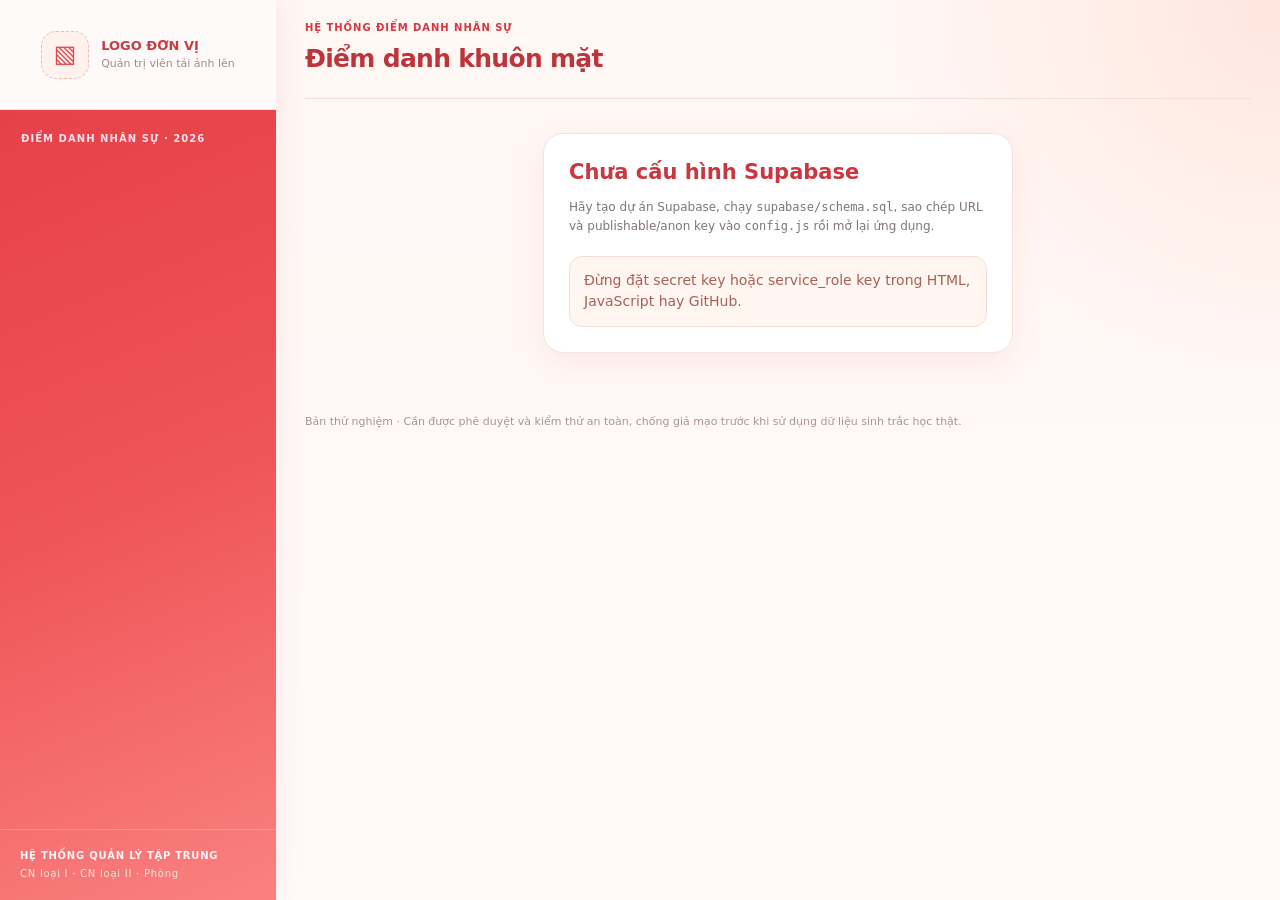
==== index.html @ 3acf8f33 "Add files via upload" ====
<!doctype html>
<html lang="vi">
<head>
 <meta charset="utf-8"/>
 <meta name="viewport" content="width=device-width,initial-scale=1,viewport-fit=cover"/>
 <meta name="theme-color" content="#e53942"/>
 <meta name="description" content="Ứng dụng điểm danh khuôn mặt đa cấp Agribank Chi nhánh Vĩnh Phúc — bản thử nghiệm tập trung"/>
 <title>Agribank Vĩnh Phúc | Điểm danh tập trung</title>
 <link rel="stylesheet" href="styles.css"/>
</head>
<body>
<div id="app" class="app">
 <aside class="sidebar">
  <div class="brand">
   <div class="brandframe" aria-label="Logo đơn vị">
    <img id="brandImage" class="brandimage" alt="Logo nhận diện thương hiệu đã tải lên" hidden />
    <div id="brandFallback" class="brandfallback"><span class="brandfallback-icon" aria-hidden="true">▧</span><span>LOGO ĐƠN VỊ<br><small>Quản trị viên tải ảnh lên</small></span></div>
   </div>
   <button id="menuToggle" class="menu-toggle" type="button" aria-label="Mở menu" aria-expanded="false" aria-controls="menu"><span></span><span></span><span></span></button>
  </div>
  <div class="sidecaption">ĐIỂM DANH NHÂN SỰ · 2026</div>
  <nav id="menu" class="menu"></nav>
  <div class="sidebottom">HỆ THỐNG QUẢN LÝ TẬP TRUNG<br/><small>CN loại I · CN loại II · Phòng</small></div>
 </aside>
 <div id="mobileBackdrop" class="mobile-backdrop" aria-hidden="true"></div>
 <main class="main">
  <header class="topbar"><div><div class="pagehint" id="pageHint">HỆ THỐNG ĐIỂM DANH</div><h1 id="pageTitle">Đăng nhập hệ thống</h1></div><div class="userbar"><span id="userIdentity"></span><button class="btn ghost small" id="logoutBtn" hidden>Đăng xuất</button></div></header>
  <div id="notices"></div>
  <section id="content" aria-live="polite"></section>
  <footer class="footer">Bản thử nghiệm · Cần được phê duyệt và kiểm thử an toàn, chống giả mạo trước khi sử dụng dữ liệu sinh trắc học thật.</footer>
 </main>
</div>
<nav id="bottomNav" class="bottom-nav" aria-label="Điều hướng nhanh"></nav>
<dialog id="modal"><div id="modalBody"></div></dialog>
<div id="toasts" aria-live="polite"></div>
<script src="config.js"></script>
<script type="module" src="app.js"></script>
</body>
</html>
---- styles.css ----
:root{--red:#9e2747;--red-dark:#761b37;--gold:#b99b65;--ink:#242833;--text:#303745;--muted:#667084;--line:#e3e6ec;--soft:#f5f6f9;--white:#fff;--green:#1c8067;--amber:#a76e28;--shadow:0 10px 32px rgba(32,38,54,.08)}
*{box-sizing:border-box}html{font-family:system-ui,-apple-system,"Segoe UI",Roboto,Arial,sans-serif}body{margin:0;background:var(--soft);color:var(--text);font-size:14px;line-height:1.55}input,select,button,textarea{font:inherit}button{cursor:pointer}a{color:var(--red)}.app{min-height:100vh;display:flex}.sidebar{width:263px;background:linear-gradient(160deg,#811b37 0%,#61132a 100%);color:white;display:flex;flex-direction:column;position:sticky;top:0;height:100vh;flex-shrink:0}.brand{display:flex;align-items:center;gap:12px;padding:27px 20px 23px;border-bottom:1px solid #ffffff2d}.brandmark{height:45px;width:45px;display:grid;place-items:center;border:1px solid var(--gold);border-radius:13px;color:#f5d29a;font:900 30px Georgia,serif}.brandtitle{letter-spacing:.14em;font-size:18px;font-weight:900}.brandsub{font-size:9px;letter-spacing:.11em;opacity:.86}.sidecaption{font-size:10px;letter-spacing:.14em;color:#f0cba7;margin:27px 22px 12px}.menu{display:grid;gap:3px;padding:0 12px}.navitem{color:#faeef0;background:none;border:0;text-align:left;padding:12px 14px;display:flex;align-items:center;gap:12px;border-radius:10px;font-weight:600}.navitem:hover,.navitem.active{background:#ffffff22;color:white}.navicon{width:21px;font-size:17px}.sidebottom{margin-top:auto;border-top:1px solid #ffffff27;padding:18px 20px;font-size:10px;font-weight:700;letter-spacing:.075em;color:#ffe0e4}.sidebottom small{display:block;margin-top:3px;color:#ecbcc6;font-weight:400;font-size:10px}.main{min-width:0;flex:1;padding:0 31px}.topbar{display:flex;justify-content:space-between;align-items:center;gap:10px;min-height:101px;border-bottom:1px solid var(--line)}h1,h2,h3,p{margin:0}h1{font-size:25px;font-weight:800;letter-spacing:-.025em;color:#222630}.pagehint{letter-spacing:.13em;color:var(--red);font-size:10px;font-weight:800}.userbar{display:flex;align-items:center;gap:12px;color:var(--muted);font-size:12px;max-width:55%;overflow:hidden}.userbar span{white-space:nowrap;overflow:hidden;text-overflow:ellipsis}.footer{font-size:11px;color:#8c91a0;padding:26px 0 24px}.panel{background:white;border-radius:15px;border:1px solid var(--line);box-shadow:0 3px 19px #1c223007;padding:22px;margin-top:20px;min-width:0}.hero{background:linear-gradient(115deg,#84203b,#62152b);color:white;padding:26px 29px;border-radius:15px;display:flex;justify-content:space-between;align-items:center;gap:15px;margin-top:22px}.hero h2{font-size:23px;color:#fff}.hero p{color:#f1dce2;font-size:13px;margin-top:5px;max-width:680px}.hero .btn{flex-shrink:0}.btn{border:1px solid transparent;background:var(--red);color:#fff;border-radius:9px;padding:10px 15px;font-weight:700;transition:filter .15s}.btn:hover{filter:brightness(1.08)}.btn:disabled{opacity:.4;cursor:not-allowed}.btn.secondary{background:#fff;color:var(--red);border-color:#e2bac7}.btn.ghost{background:transparent;color:var(--red);border-color:#dbc9cf}.btn.light{background:#fff;color:var(--red)}.btn.small{padding:7px 10px;font-size:12px}.btn.critical{background:#ad3745}.row{display:flex;align-items:center;gap:12px;flex-wrap:wrap}.row.between{justify-content:space-between}.gap12{display:grid;gap:12px}.grid2{display:grid;grid-template-columns:1fr 1fr;gap:17px}.grid3{display:grid;grid-template-columns:repeat(3,1fr);gap:17px}.grid4{display:grid;grid-template-columns:repeat(4,1fr);gap:15px}.stat{padding:20px}.stat small{display:block;color:var(--muted);font-size:12px}.stat strong{display:block;color:var(--red);font-size:32px;margin:7px 0 3px}.stat span{color:#9399a4;font-size:12px}.sectiontitle{font-size:18px;color:var(--ink);margin-bottom:12px}.sub{color:var(--muted);font-size:12px}.help{color:var(--muted);font-size:12px;margin-top:6px}.hint{background:#fef8ed;border:1px solid #f2e4ce;border-radius:10px;padding:13px;color:#76531e}.success{background:#eef8f5;border-color:#cce6df;color:#14644e}.danger{background:#fff0f1;border:1px solid #efcdd1;color:#8e2940;border-radius:10px;padding:13px}.field{display:grid;gap:6px}.field label{font-weight:700;font-size:12px;color:#444a56}.field input,.field select,.field textarea,.input{border:1px solid #d9dfe8;border-radius:9px;background:#fff;color:var(--ink);padding:10px 11px;outline:none;width:100%;min-width:0}.field input:focus,.field select:focus,.field textarea:focus,.input:focus{border-color:#a63d61;box-shadow:0 0 0 3px #9e24451b}.filterbar{display:flex;gap:10px;flex-wrap:wrap;align-items:end}.filterbar .field{min-width:160px;flex:1}.tablewrap{overflow-x:auto;max-width:100%}table{border-collapse:collapse;width:100%;white-space:nowrap;font-size:13px}th,td{text-align:left;border-bottom:1px solid #e9ecf0;padding:10px 12px}th{background:#f7f8fb;color:#566070;font-size:11px;text-transform:uppercase;letter-spacing:.04em;position:sticky;top:0}tr:hover td{background:#fbfbfd}.tag{display:inline-block;border-radius:7px;padding:3px 8px;background:#f2eef0;color:#7a2940;font-weight:700;font-size:12px}.tag.good{background:#e7f5ef;color:#157c5d}.tag.warn{background:#fff3df;color:#946222}.tag.none{background:#f2f3f7;color:#8a91a2}.empavatar{width:39px;height:39px;object-fit:cover;border-radius:9px;background:#f2e5eb}.photoempty{height:39px;width:39px;border-radius:9px;background:#f5eaf0;display:grid;place-items:center;color:var(--red)}.person{display:flex;align-items:center;gap:10px}.person small{display:block;color:var(--muted);font-size:11px}.tree{display:grid;gap:9px}.treeitem{border:1px solid var(--line);border-radius:10px;padding:11px 13px;background:#fff;display:flex;justify-content:space-between;align-items:center;gap:10px}.treeitem.cn1{border-left:4px solid var(--red)}.treeitem.cn2{border-left:4px solid var(--gold)}.treeitem.phong{border-left:4px solid #9ea8b6}.treehead{font-weight:750}.treekind{font-size:10px;color:var(--muted);margin-right:10px}.treecode{color:var(--muted);font-size:11px}.clock{font-size:37px;font-weight:800;letter-spacing:.04em;color:var(--red);font-variant-numeric:tabular-nums}.camera{width:100%;max-width:560px;aspect-ratio:4/3;border-radius:14px;background:linear-gradient(145deg,#171e2b,#2c3040);margin:auto;overflow:hidden;position:relative;display:grid;place-items:center;color:#abb4c1}.camera video{width:100%;height:100%;object-fit:cover;transform:scaleX(-1)}.camera .scanborder{pointer-events:none;position:absolute;border:2px solid #d6b47e;width:43%;height:64%;border-radius:49%;box-shadow:0 0 35px #cdaa7944}.camera .placeholder{position:absolute;text-align:center;color:#c3c9d2}.scanresult{border:1px solid var(--line);border-radius:11px;padding:15px;margin-top:15px;min-height:72px;background:#f9fafc}.pillline{display:flex;gap:8px;flex-wrap:wrap}.pill{border:1px solid var(--line);background:#fff;color:var(--text);padding:7px 11px;border-radius:100px;font-size:12px;font-weight:700}.pill.active{background:var(--red);color:white;border-color:var(--red)}.reportmatrix td:nth-child(n+5){text-align:center}.reportmatrix th:nth-child(n+5){text-align:center}.reportmatrix th{min-width:45px}.code{font-family:ui-monospace,Consolas,monospace;background:#f4f3f5;border-radius:5px;padding:3px 5px;font-size:12px}.login{max-width:460px;margin:45px auto}.login h2{margin-bottom:6px}.login .field{margin:16px 0}.login button{width:100%}dialog{border:0;border-radius:17px;padding:0;width:min(680px,calc(100vw - 30px));max-height:min(90vh,800px);box-shadow:0 25px 80px #1117;background:white;color:var(--ink)}dialog::backdrop{background:#13182199}#modalBody{padding:23px;max-height:85vh;overflow-y:auto}#modalBody h2{font-size:21px;margin-bottom:5px}#modalBody .field{margin-top:12px}#modalBody .actions{display:flex;gap:10px;margin-top:20px;justify-content:flex-end}.smallnote{font-size:11px;color:var(--muted)}.skeleton{height:150px;display:grid;place-items:center;color:var(--muted)}#toasts{position:fixed;right:20px;bottom:20px;z-index:50;display:grid;gap:8px;max-width:min(420px,90vw)}.toast{background:#262936;color:white;padding:13px 17px;box-shadow:var(--shadow);border-radius:10px}.toast.bad{background:#992d40}.toast.good{background:#176d58}.nowrap{white-space:nowrap}.muted{color:var(--muted)}.mb10{margin-bottom:10px}.mt12{margin-top:12px}.mt20{margin-top:20px}.radio-label{display:flex;align-items:center;gap:8px}.statgrid{margin-top:20px}.scrollbox{max-height:380px;overflow:auto}.tiny{font-size:11px}.sr-only{position:absolute!important;height:1px;width:1px;overflow:hidden;clip:rect(0,0,0,0)}
@media(max-width:1150px){.grid4{grid-template-columns:repeat(2,1fr)}.grid3{grid-template-columns:repeat(2,1fr)}}
@media(max-width:780px){.app{display:block}.sidebar{position:relative;height:auto;width:100%}.brand{padding:13px 16px}.sidecaption,.sidebottom{display:none}.menu{display:flex;overflow-x:auto;padding:8px 12px;white-space:nowrap}.navitem{padding:10px}.main{padding:0 14px}.topbar{min-height:82px}.topbar h1{font-size:20px}.userbar{font-size:11px;max-width:42%}.hero{padding:21px;display:block}.hero .btn{margin-top:14px}.grid2,.grid3{grid-template-columns:1fr}.grid4{grid-template-columns:repeat(2,1fr)}.panel{padding:16px}.filterbar .field{min-width:120px}.clock{font-size:30px}}

/* ========== NHAN DIEN LOGO TU ANH TAI LEN ========== */
.sidebar{width:276px}
.brand{background:#fff;color:#542037;padding:15px 14px;min-height:105px;gap:8px;border-bottom:3px solid var(--gold)}
.brandframe{min-width:0;flex:1;display:flex;align-items:center;justify-content:center;min-height:67px}
.brandimage{display:block;width:100%;max-width:100%;max-height:87px;object-fit:contain;object-position:center}
.brandimage[hidden],.brandfallback[hidden],.logo-preview img[hidden],.logo-preview div[hidden]{display:none!important}
.brandfallback{display:flex;align-items:center;gap:12px;color:#7f3046;font-weight:850;font-size:13px;line-height:1.3;letter-spacing:.035em}
.brandfallback small{font-size:10px;font-weight:500;letter-spacing:0;color:#77808d}
.brandfallback-icon{display:grid;place-items:center;width:43px;height:43px;border:1px dashed #b7976c;border-radius:11px;color:#a88a62;font-size:24px;flex-shrink:0}
.menu-toggle{display:none}
.mobile-backdrop,.bottom-nav{display:none}
.logo-settings{max-width:820px}
.logo-preview{min-height:150px;max-width:540px;margin:15px auto 0;background:#fff;border:1px dashed #d8c5a1;border-radius:16px;display:grid;place-items:center;padding:20px;text-align:center}
.logo-preview img{display:block;max-width:100%;max-height:180px;object-fit:contain}
.logo-preview div{color:#9b7b60;line-height:2.1;font-size:13px}
.logo-submit{width:max-content}

/* ========== MOBILE PORTRAIT · THIET KE UU TIEN 360–430 px ========== */
@media (max-width: 900px){
 html,body{width:100%;min-height:100%;overflow-x:hidden}
 .app{display:block;min-height:100dvh}
 .sidebar{position:sticky;top:0;left:0;width:100%;height:auto;z-index:60;background:#fff;box-shadow:0 4px 18px rgba(29,28,32,.08)}
 .brand{padding:9px 15px;min-height:76px;border-bottom:2px solid var(--gold);gap:13px;justify-content:space-between}
 .brandframe{min-height:55px;max-width:calc(100% - 58px);justify-content:flex-start}
 .brandimage{width:auto;height:auto;max-height:60px;max-width:100%;object-position:left center}
 .brandfallback{font-size:12px}
 .brandfallback-icon{width:39px;height:39px}
 .menu-toggle{display:flex;flex-direction:column;align-items:center;justify-content:center;gap:5px;width:45px;height:45px;flex-shrink:0;border:1px solid #eadbe0;background:#fff;border-radius:12px;padding:0}
 .menu-toggle span{width:19px;height:2px;border-radius:2px;background:#dd3c45}
 .menu{position:fixed;top:76px;left:0;bottom:0;width:min(320px,88vw);height:calc(100dvh - 76px);transform:translateX(-107%);transition:transform .22s ease;background:linear-gradient(155deg,#e03b43,#e4474d);box-shadow:7px 12px 30px #15101824;display:flex;flex-direction:column;overflow-x:hidden;overflow-y:auto;gap:6px;white-space:normal;padding:20px 13px calc(25px + env(safe-area-inset-bottom));z-index:63;visibility:hidden}
 .menu-open .menu{visibility:visible;transform:translateX(0)}
 .navitem{min-height:48px;width:100%;padding:13px 14px;font-size:14px}
 .sidecaption,.sidebottom{display:none}
 .mobile-backdrop{display:block;visibility:hidden;opacity:0;pointer-events:none;position:fixed;inset:76px 0 0;background:#1015209e;z-index:55;transition:opacity .2s}
 .menu-open .mobile-backdrop{visibility:visible;opacity:1;pointer-events:auto}
 body.menu-open{overflow:hidden}
 .main{width:100%;min-width:0;padding:0 14px}
 .topbar{min-height:75px;gap:9px;padding:11px 0;align-items:center}
 .topbar h1{font-size:clamp(17px,4.9vw,21px);line-height:1.25;letter-spacing:-.02em}
 .pagehint{font-size:9px;letter-spacing:.085em;margin-bottom:3px}
 .userbar{flex-shrink:0;max-width:118px;gap:5px;font-size:10px}
 .userbar span{display:none}
 .userbar .btn{min-height:39px;white-space:nowrap}
 .hero{margin-top:15px;padding:20px 17px;border-radius:14px;display:block}
 .hero h2{font-size:20px;line-height:1.3}
 .hero p{font-size:12px;line-height:1.6}
 .hero .btn{width:100%;margin-top:15px}
 .panel{padding:16px 14px;margin-top:13px;border-radius:14px}
 .sectiontitle{font-size:16px}
 .grid2,.grid3{grid-template-columns:minmax(0,1fr);gap:0}
 .grid4{grid-template-columns:repeat(2,minmax(0,1fr));gap:10px}
 .statgrid{margin-top:13px}
 .stat{padding:14px 10px}
 .stat small{font-size:11px}
 .stat strong{font-size:27px;margin:5px 0}
 .stat span{font-size:10px;line-height:1.3}
 .row{gap:9px}
 .row .btn{min-height:45px}
 .field input,.field select,.field textarea,.input{font-size:16px;min-height:46px;padding:10px 12px}
 .field label{font-size:12px}
 .filterbar{display:grid;grid-template-columns:repeat(2,minmax(0,1fr));gap:11px}
 .filterbar .field{min-width:0}
 .btn{min-height:46px;padding:11px 13px;border-radius:10px}
 .btn.small{min-height:40px}
 .login{margin:17px auto 0;max-width:430px}
 .login .field{margin:14px 0}
 .login button{width:100%}
 .clock{font-size:clamp(25px,7vw,32px);letter-spacing:.02em}
 .camera{aspect-ratio:3/4;max-height:min(64dvh,590px);max-width:420px;border-radius:16px}
 .camera .scanborder{width:63%;height:52%;border-width:2px}
 .camera + .row{display:grid;grid-template-columns:repeat(2,minmax(0,1fr));gap:9px}
 .camera + .row .btn{width:100%;font-size:13px}
 .camera + .row #scanBtn{grid-column:1/-1;grid-row:1;min-height:56px;font-size:16px;box-shadow:0 5px 12px #dd3c4530}
 .scanresult{padding:13px}
 .tablewrap{overflow-x:auto;overflow-y:auto;overscroll-behavior-x:contain;-webkit-overflow-scrolling:touch;border:1px solid #edf0f4;border-radius:10px}
 .tablewrap table{min-width:max-content}
 .tablewrap th,.tablewrap td{padding:11px 9px;font-size:12px}
 .treeitem{padding:12px 10px;gap:7px}
 .treehead{font-size:12px;overflow-wrap:anywhere}
 .treekind,.treecode{font-size:10px}
 .logo-preview{margin-top:12px;min-height:145px;padding:12px}
 .logo-preview img{max-height:125px}
 .logo-submit{width:100%}
 dialog{width:calc(100vw - 16px);max-width:560px;max-height:calc(100dvh - 26px);border-radius:14px}
 #modalBody{padding:19px 15px;max-height:calc(100dvh - 52px)}
 #modalBody .actions{display:grid;grid-template-columns:1fr 1fr;gap:8px}
 .footer{font-size:10px;padding:22px 0 20px}
 #toasts{left:12px;right:12px;bottom:calc(82px + env(safe-area-inset-bottom));max-width:none}
 .has-mobile-nav .main{padding-bottom:calc(83px + env(safe-area-inset-bottom))}
 .bottom-nav{position:fixed;bottom:0;left:0;right:0;z-index:45;display:none;grid-auto-flow:column;grid-auto-columns:1fr;align-items:stretch;min-height:calc(67px + env(safe-area-inset-bottom));padding:5px 5px calc(5px + env(safe-area-inset-bottom));border-top:1px solid #e7dce0;background:#fff;box-shadow:0 -4px 20px #1418200b}
 .has-mobile-nav .bottom-nav{display:grid}
 .quickitem{display:flex;flex-direction:column;justify-content:center;align-items:center;gap:1px;border:0;background:transparent;color:#767281;font-weight:700;font-size:10px;padding:5px 2px;border-radius:11px;min-width:0}
 .quickicon{font-size:20px;line-height:1.25}
 .quickitem.active{color:#dd3c45;background:#f8edf1}
 .quickitem span:last-child{overflow:hidden;white-space:nowrap;max-width:100%;text-overflow:ellipsis}
}
@media(max-width:360px){.main{padding:0 10px}.panel{padding:13px 10px}.topbar h1{font-size:17px}.camera + .row .btn{font-size:12px}.quickitem{font-size:9px}}
@media(min-width:901px){.main{max-width:calc(100vw - 276px)}.brandimage{max-height:90px}}
@media(prefers-reduced-motion:reduce){.menu,.mobile-backdrop{transition:none!important}}


/* ===========================================================================
   GIAO DIEN VI CUA GIANG · PASTEL PINK · 2026
   Chi thay doi presentation. Giu nguyen JS, Supabase, nhan dien, cham cong.
   He thong tai logo cua quan tri vien, khong gan logo san.
   =========================================================================== */
:root {
  --red:#e53942;
  --red-dark:#d92332;
  --gold:#ffc6bd;
  --ink:#393239;
  --text:#4e4145;
  --muted:#85777b;
  --line:#f7d9d6;
  --soft:#fff7f5;
  --white:#fff;
  --green:#bd2f78;
  --amber:#bd7451;
  --shadow:0 8px 26px #ba4d7a14;
  --ui-pink:#e53942;
  --ui-pink-dark:#e23c44;
  --ui-pink-light:#ffe5e2;
  --ui-rose:#fa7274;
  --ui-focus:#e5394226;
}
html {
  font-family:system-ui,-apple-system,"Segoe UI",Arial,sans-serif;
  font-synthesis:none;
  -webkit-font-smoothing:antialiased;
  text-rendering:optimizeLegibility;
  scroll-padding-top:90px;
}
body {
  color:var(--text);
  font-size:14px;
  line-height:1.56;
  background:radial-gradient(circle at 100% 0%,#ffe2f0 0,transparent 360px),
             linear-gradient(180deg,#fff7f5 0%,#fff9f7 100%);
}
input,button,select,textarea{font-family:inherit}
button{-webkit-tap-highlight-color:transparent;touch-action:manipulation}
button:focus-visible,a:focus-visible{outline:3px solid #ee6867;outline-offset:3px}
a{color:#dd3340}
::selection{background:#ffd2cf;color:#672c2d}

/* Sidebar & uploaded logo: wallet-inspired gradient and spacious layout */
.sidebar {
  width:276px;
  background:linear-gradient(156deg,#e23c44 0%,#ec4e57 53%,#ff8a89 100%);
  color:white;
  box-shadow:6px 0 26px #bb4a7f12;
}
.brand {
  padding:20px 16px;
  min-height:110px;
  background:#fff9f7;
  border-bottom:1px solid #f7dcd7;
  box-shadow:0 5px 13px #dd6b9e0c;
}
.brandframe{min-height:67px;max-width:100%;flex:1;min-width:0}
.brandimage {
  max-height:82px;
  max-width:100%;
  filter:drop-shadow(0 2px 6px #9f54701a);
}
.brandfallback{color:#cc343e;letter-spacing:0;font-size:13px;line-height:1.3}
.brandfallback small{color:#9c8b8a;font-size:11px}
.brandfallback-icon {
  border:1px dashed #eba8c5;
  border-radius:15px;
  width:48px;height:48px;
  background:#fff0ed;
  color:#e84b54;
}
.sidecaption{color:#ffe0f0;font-weight:750;letter-spacing:.105em;font-size:10px;margin:21px 21px 11px}
.menu{gap:5px;padding:0 13px}
.navitem {
  padding:13px 15px;
  min-height:47px;
  border-radius:14px;
  color:#fff2f9;
  font-size:13px;
  font-weight:750;
  letter-spacing:.005em;
  transition:background .15s ease,transform .15s ease;
}
.navitem:hover,.navitem.active {
  color:white;
  background:#ffffff29;
  box-shadow:inset 0 0 0 1px #ffffff16;
}
.navitem.active{background:#ffffff35}
.navitem:active{transform:scale(.988)}
.navicon{width:26px;font-size:19px;text-align:center;flex-shrink:0}
.sidebottom{border-top:1px solid #ffffff36;color:#fff4fa;font-size:10px}
.sidebottom small{color:#ffe5e1}
.main{padding:0 29px}
.topbar{border-bottom:1px solid var(--line);min-height:99px}
h1,h2,h3{color:var(--ink)}
h1{font-size:25px;font-weight:850;letter-spacing:-.7px;color:#c02f36}
.pagehint {
  color:#d84c50;
  font-size:10px;
  letter-spacing:.095em;
  font-weight:850;
  margin-bottom:4px;
}
.userbar{color:#97666a}
.footer{color:#ab91a1}

/* Buttons exactly follow pink style used in Vi cua Giang */
.btn {
  border:1px solid transparent;
  border-radius:13px;
  background:linear-gradient(125deg,#e12e39,#fa7274);
  box-shadow:0 5px 16px #eb666624;
  color:white;
  padding:11px 16px;
  min-height:43px;
  font-weight:800;
  font-size:13px;
  line-height:1.3;
  letter-spacing:-.08px;
  transition:transform .16s,box-shadow .16s,filter .16s;
}
.btn:hover{filter:brightness(1.04);box-shadow:0 7px 18px #eb666630}
.btn:active{transform:translateY(1px) scale(.995)}
.btn:disabled{box-shadow:none}
.btn.secondary{color:#cc343e;background:#ffdeed;border-color:#f9cfe3;box-shadow:none}
.btn.ghost{color:#b63a79;background:#fff9f7;border:1px solid #f2cade;box-shadow:none}
.btn.light{background:#fff;color:#b02d6e;border-color:#fff3f0;box-shadow:none}
.btn.critical{background:#fff0ed;color:#b84f47;border-color:#f6d3cf;box-shadow:none}
.btn.small{min-height:37px;padding:8px 11px;font-size:11.5px;border-radius:11px}

/* Main sections, wallet dashboard cards and gentle shadows */
.panel {
  background:#fff;
  border:1px solid #f7dce8;
  border-radius:20px;
  box-shadow:var(--shadow);
  padding:21px;
  margin-top:16px;
}
.hero {
  position:relative;
  isolation:isolate;
  overflow:hidden;
  background:linear-gradient(115deg,#e23c44 0%,#ed505c 55%,#ff9292 100%);
  border:1px solid #ed9ec2;
  border-radius:21px;
  color:#fff;
  margin-top:19px;
  padding:25px 27px;
  box-shadow:0 11px 28px #eb596025;
}
.hero:before{content:"";position:absolute;right:-32px;top:-56px;width:180px;height:180px;border-radius:50%;background:#ffffff14;z-index:-1}
.hero:after{content:"";position:absolute;right:70px;bottom:-98px;width:210px;height:210px;border-radius:50%;border:28px solid #ffffff0c;z-index:-1}
.hero h2{color:#fff;font-size:22px;font-weight:850;letter-spacing:-.5px;line-height:1.32}
.hero p{color:#ffe7f2;font-size:12.5px;line-height:1.6}
.hero .pagehint{color:#ffe7f5!important;letter-spacing:.1em}
.hero .row{justify-content:flex-start}
.statgrid{margin-top:16px}
.stat {
  min-width:0;
  padding:18px 17px;
  border-radius:19px;
  background:linear-gradient(145deg,#fff,#fff4f1);
  position:relative;
  overflow:hidden;
}
.stat:before{content:"";position:absolute;left:0;top:19px;bottom:19px;width:4px;background:#ed6062;border-radius:0 8px 8px 0}
.stat:nth-child(2){background:linear-gradient(145deg,#fff,#fff7fb)}
.stat:nth-child(2):before{background:#ff9990}
.stat:nth-child(3):before{background:#ffbcb0}
.stat:nth-child(4):before{background:#dd6664}
.stat small{font-size:11px;color:#876a6a;font-weight:750;line-height:1.4}
.stat strong{color:#da343d;font-weight:880;letter-spacing:-1.1px;font-size:31px;line-height:1.2;margin:10px 0 6px}
.stat span{font-size:11px;color:#928787}
.sectiontitle{font-weight:850;letter-spacing:-.3px;color:#ba3940}
.sub,.help,.smallnote,.muted{color:var(--muted)}
.hint {background:#fff1ee;color:#ac6260;border:1px solid #f7dcd5;border-radius:13px;padding:13px 14px;line-height:1.55}
.danger {background:#fff0f3;color:#cc4945;border-color:#f5ceda;border-radius:13px}
.hint.success,.success{background:#fff3f0;border-color:#f1c8de;color:#a42e70}

/* Fields & filters */
.field{gap:7px;min-width:0}
.field label{color:#865553;font-size:12px;font-weight:750}
.field input,.field select,.field textarea,.input {
  width:100%;
  min-width:0;
  background:#fffbfd;
  color:#533b3b;
  border:1px solid #f5d6d2;
  border-radius:12px;
  padding:11px 13px;
  font-size:14px;
  min-height:44px;
  transition:border-color .15s,box-shadow .15s;
}
.field input:focus,.field select:focus,.field textarea:focus,.input:focus {
  outline:0;
  border-color:#ed7775;
  box-shadow:0 0 0 3px var(--ui-focus);
  background:#fff;
}
.field input::placeholder,.field textarea::placeholder{color:#af9c99;opacity:1}
input[type="checkbox"],input[type="radio"]{accent-color:#e13b45;width:16px;height:16px}
.filterbar{gap:12px}

/* Tables + organization + people */
.tablewrap {border:1px solid #f7e7e4;border-radius:13px;overflow:auto;overscroll-behavior-x:contain;-webkit-overflow-scrolling:touch}
table {font-size:12px}
th,td{padding:11px 12px;border-bottom:1px solid #f7e7e2}
th{background:#fff0ed;color:#9b7471;font-size:10px;font-weight:800;letter-spacing:.03em}
tr:hover td{background:#fff8fb}
tr:last-child td{border-bottom:0}
.tag{background:#ffe5e1;color:#b73579;border-radius:999px;padding:5px 10px;font-size:11px}
.tag.good{background:#ffebe7;color:#cc4248}
.tag.warn{background:#fff2e4;color:#a96d42}
.tag.none{background:#f8f2ef;color:#987f8d}
.empavatar{border-radius:13px;background:#ffebf3;box-shadow:0 2px 9px #c85f901c}
.photoempty{background:#fff1ee;border-radius:13px;color:#e0474b}
.person{gap:11px}
.person small{color:#a58b9b}
.tree{gap:10px}
.treeitem{background:linear-gradient(130deg,#fff,#fffaf8);border:1px solid #f7d9d6;border-radius:14px;padding:13px}
.treeitem.cn1{border-left:4px solid #ca3178}
.treeitem.cn2{border-left:4px solid #ef8bb2}
.treeitem.phong{border-left:4px solid #d9b1c9}
.treehead{color:#633d40;font-weight:800}
.treekind,.treecode{color:#8d8484}
.clock{color:#d83940;font-weight:850;letter-spacing:-1px}
.camera{border-radius:20px;background:linear-gradient(145deg,#393037,#27242b);border:3px solid #ffe5e1;box-shadow:0 12px 30px #c75b8b24}
.camera .scanborder{border:2px solid #ffa8cc;box-shadow:0 0 0 3px #fff3,0 0 40px #f67dbb4f}
.camera .placeholder{color:#ffe5f2}
.scanresult{background:#fff4f1;border:1px solid #f7d9d6;border-radius:15px}
.pill {border-color:#f7d9d5;background:#fffaf8;color:#ab6562;min-height:38px;padding:9px 13px}
.pill.active{background:linear-gradient(120deg,#e12e39,#ec75a9);border-color:#d94c91;color:#fff;box-shadow:0 4px 11px #dc4f912b}
.code{background:#fff1ee;color:#ad3875;border-radius:8px}

/* Login, modals & notifications */
.login{max-width:470px;margin:34px auto;padding:25px}
.login h2{color:#cb363f;font-size:21px;line-height:1.3}
.login .field{margin:16px 0}
dialog{border-radius:23px;box-shadow:0 28px 75px #6d285a38;background:#fffaf8;border:1px solid #ffdeed}
dialog::backdrop{background:#7a36388c;backdrop-filter:blur(3px)}
#modalBody h2{color:#d23c42}
.toast{background:#d83a45;color:#fff;border-radius:13px;box-shadow:0 7px 25px #8c2c6145}
.toast.bad{background:#c7444a}
.toast.good{background:#d83b43}
.logo-preview{background:linear-gradient(160deg,#fff,#fff3f0);border-color:#f3bed6;border-radius:20px}
.logo-preview div{color:#ac6b6a}

/* MOBILE FIRST presentation: 360–430px standing mode */
@media(max-width:900px){
 html,body{overflow-x:hidden;width:100%}
 .app{display:block;min-height:100dvh}
 .sidebar{
   position:sticky;top:0;left:0;width:100%;height:auto;
   z-index:60;
   background:linear-gradient(115deg,#e23c44,#f66a6f 75%,#ffa09a);
   box-shadow:0 6px 23px #eb596030;
 }
 .brand{
   display:flex;align-items:center;justify-content:space-between;
   min-height:76px;
   padding:8px 16px;
   gap:12px;
   border-bottom:1px solid #ffffff30;
   background:transparent;
   box-shadow:none;
 }
 .brandframe{
   max-width:calc(100% - 60px);
   min-height:54px;
   justify-content:flex-start;
 }
 .brandimage{
   display:block;
   width:auto;
   height:auto;
   max-height:57px;
   max-width:100%;
   object-fit:contain;
   background:#fff9f7;
   padding:6px 10px;
   border:1px solid #ffffff60;
   border-radius:14px;
   box-shadow:0 3px 13px #a6236629;
 }
 .brandfallback{color:#fff;letter-spacing:.005em;font-size:12px}
 .brandfallback small{color:#fff1ee}
 .brandfallback-icon{width:41px;height:41px;background:#ffffff22;color:white;border:1px dashed #ffffff85;border-radius:12px}
 .menu-toggle{
   display:flex;flex-direction:column;align-items:center;justify-content:center;gap:5px;
   width:45px;height:45px;border:1px solid #ffffff55;
   background:#ffffff27;border-radius:14px;
   box-shadow:0 3px 12px #8e26541a;
 }
 .menu-toggle span{background:#fff;width:19px;height:2px}
 .menu{
   top:76px;bottom:0;height:calc(100dvh - 76px);
   width:min(326px,89vw);
   z-index:63;
   background:linear-gradient(160deg,#e23a43 0%,#ee565d 65%,#fa7677 100%);
   box-shadow:7px 10px 34px #4b1e4033;
   padding:19px 13px calc(23px + env(safe-area-inset-bottom));
   gap:6px;
 }
 .navitem{min-height:49px;font-size:13px;border-radius:13px}
 .mobile-backdrop{inset:76px 0 0;background:#45243d91}
 .main{padding:0 14px;min-width:0;width:100%;max-width:100%}
 .topbar{min-height:79px;border-bottom:1px solid #f5dce7;padding:13px 0 11px;gap:8px}
 .topbar h1{font-size:clamp(18px,5vw,22px);line-height:1.24;color:#832857;letter-spacing:-.5px}
 .pagehint{font-size:9px;letter-spacing:.09em;margin-bottom:4px}
 .userbar{max-width:113px;gap:4px;font-size:10px}
 .userbar .btn{min-height:37px;font-size:10.5px;padding:8px 9px}
 .hero{display:block;margin-top:14px;padding:21px 18px;border-radius:19px;box-shadow:0 8px 23px #eb596020}
 .hero h2{font-size:21px;letter-spacing:-.5px}
 .hero p{font-size:12px;line-height:1.66}
 .hero .btn{width:100%;min-height:45px;margin-top:14px;font-size:13px}
 .hero .row{width:100%;display:flex;flex-direction:column;gap:8px;align-items:stretch;margin-top:7px}
 .hero .row .btn{width:100%;margin-top:0}
 .panel{padding:17px 15px;margin-top:13px;border-radius:18px}
 .statgrid{display:grid;grid-template-columns:repeat(2,minmax(0,1fr));gap:10px;margin-top:13px}
 .grid4.statgrid{grid-template-columns:repeat(2,minmax(0,1fr))}
 .stat{padding:17px 13px;border-radius:18px}
 .stat small{font-size:11px;line-height:1.4}
 .stat strong{font-size:28px;line-height:1.1;margin:10px 0 5px}
 .stat span{font-size:10px}
 .grid2,.grid3{grid-template-columns:minmax(0,1fr);gap:0}
 .sectiontitle{font-size:16px}
 .btn{min-height:46px;padding:11px 13px;border-radius:12px}
 .btn.small{min-height:38px}
 .field input,.field select,.field textarea,.input{font-size:16px;min-height:46px;padding:10px 12px;border-radius:12px}
 .filterbar{display:grid;grid-template-columns:repeat(2,minmax(0,1fr));gap:11px}
 .filterbar .field{min-width:0}
 .clock{font-size:clamp(27px,7.2vw,33px)}
 .camera{width:100%;aspect-ratio:3/4;max-height:min(64dvh,570px);max-width:420px;border-radius:19px}
 .camera .scanborder{width:63%;height:52%;border-width:2px}
 .camera + .row{display:grid;grid-template-columns:repeat(2,minmax(0,1fr));gap:9px}
 .camera + .row .btn{width:100%;font-size:12.8px}
 .camera + .row #scanBtn{grid-column:1/-1;grid-row:1;min-height:56px;font-size:15.5px;box-shadow:0 7px 20px #e5394233}
 .tablewrap{border:1px solid #f8dfda;border-radius:13px}
 .tablewrap th,.tablewrap td{padding:11px 9px;font-size:12px}
 .treeitem{border-radius:13px;padding:12px 11px}
 .logo-preview{min-height:140px;border-radius:17px}
 .logo-submit{width:100%}
 .login{margin:19px auto 0;padding:19px 17px;max-width:460px}
 .login h2{font-size:19px}
 .login button{width:100%}
 dialog{width:calc(100vw - 16px);max-height:calc(100dvh - 25px);border-radius:21px}
 #modalBody{padding:20px 16px;max-height:calc(100dvh - 49px)}
 #modalBody .actions{display:grid;grid-template-columns:repeat(2,minmax(0,1fr));gap:8px}
 .footer{font-size:10px;line-height:1.6;padding:21px 0 23px}
 #toasts{left:12px;right:12px;bottom:calc(84px + env(safe-area-inset-bottom));max-width:none}
 .has-mobile-nav .main{padding-bottom:calc(82px + env(safe-area-inset-bottom))}
 .bottom-nav{
   position:fixed;bottom:0;left:0;right:0;z-index:45;
   grid-auto-flow:column;grid-auto-columns:minmax(0,1fr);
   align-items:stretch;
   min-height:calc(70px + env(safe-area-inset-bottom));
   padding:7px 7px calc(7px + env(safe-area-inset-bottom));
   border-top:1px solid #f7d7d2;
   background:#fff9f7ee;
   backdrop-filter:blur(16px);
   box-shadow:0 -5px 23px #c9568c13;
 }
 .quickitem{color:#968b89;font-size:10px;font-weight:750;border-radius:13px;gap:2px}
 .quickicon{font-size:20px;line-height:1.25}
 .quickitem.active{color:#e33d47;background:#ffede9}
 .quickitem span:last-child{font-size:10px}
}
@media(max-width:365px){
 .main{padding:0 11px}
 .panel{padding:15px 12px}
 .hero{padding:18px 15px}
 .topbar h1{font-size:18px}
 .stat strong{font-size:25px}
 .quickitem span:last-child{font-size:9px}
}
@media(min-width:901px){.main{max-width:calc(100vw - 276px)}.brandimage{max-height:90px}}
@media(prefers-reduced-motion:reduce){.btn,.navitem,.menu,.mobile-backdrop{transition:none!important}}


/* AGRIBANK RED · bright and clear rather than deep burgundy */
:root{--red:#e53942;--red-dark:#cf2f38;--gold:#ffb69d;--ink:#393238;--text:#4d4146;--muted:#807579;--line:#f3ded9;--soft:#fff7f5;--white:#fff;--shadow:0 10px 30px #dc59571a;--ui-pink:#e53942;--ui-pink-dark:#cf2f38;--ui-pink-light:#ffece7;--ui-rose:#fb7976;--ui-focus:#e5394226}
body{background:radial-gradient(circle at 100% 0%,#ffe6df 0,transparent 390px),linear-gradient(180deg,#fff7f4,#fffaf9);color:var(--text)}
.sidebar{background:linear-gradient(157deg,#e43c44 0%,#ef5457 54%,#fa8180 100%)}
.brand{background:#fffafa;border-bottom-color:#f8dfdb}
.brandfallback{color:#c93c42}.brandfallback-icon{color:#e5454d;background:#fff1ee;border-color:#f4b7ae}
.navitem.active,.navitem:hover{background:#ffffff32;color:#fff}
.btn{background:linear-gradient(118deg,#e3343d,#f66b6c);color:#fff;box-shadow:0 7px 18px #e5394233}
.btn.secondary{color:#cf3540;background:#ffe8e3;border-color:#ffd1ca}
.btn.ghost{color:#c93c41;background:#fff9f7;border-color:#f3d6d0}
.btn.light{background:#fff;color:#d9353f;box-shadow:0 4px 15px #ae263522}
.hero{background:linear-gradient(115deg,#e2363f,#ed5055 53%,#fc8280);border-color:#fa9690;box-shadow:0 11px 27px #dc4a4525}
.hero p{color:#fff0ed}.hero .pagehint{color:#fff5f0!important}
.panel{background:#fff;border-color:#f2e3df}
.panel.stat{background:linear-gradient(155deg,#fff,#fff7f4)}
.stat:before{background:#e7444b!important}.stat:nth-child(2):before{background:#fa807b!important}.stat:nth-child(3):before{background:#ffb099!important}.stat:nth-child(4):before{background:#dd6766!important}
.stat strong,.clock,.pagehint,.code{color:#d63741}
.sectiontitle,h1,h2,h3{color:#42383a}.topbar h1{color:#bd353c}
.hint{background:#fff6f1;color:#a96058;border-color:#f5ded5}
.field label{color:#785c5b}.field input,.field select,.field textarea,.input{background:#fffdfb;color:#4e3e42;border-color:#eddad5}
.field input:focus,.field select:focus,.field textarea:focus,.input:focus{border-color:#f07572;box-shadow:0 0 0 3px #e5394222}
input[type=radio],input[type=checkbox]{accent-color:#e53942}
.tablewrap{border-color:#f1e3df}th{background:#fff2ed;color:#8c6664}td{border-color:#f4ebe8}tr:hover td{background:#fff9f6}
.tag{background:#ffebe7;color:#cb3c41}.tag.good{background:#eaf8ed;color:#187c53}.tag.warn{background:#fff2e2;color:#99662e}.tag.none{background:#f5f2f0;color:#77706e}
.treeitem{border-color:#f6dfd9}.treeitem.cn1{border-left-color:#e53942}.treeitem.cn2{border-left-color:#ff847a}.treeitem.phong{border-left-color:#f8bfae}
.camera{background:linear-gradient(145deg,#393138,#191b20);border-color:#ffe8e3}.camera .scanborder{border-color:#ffb5a3}
.scanresult{background:#fff6f3;border-color:#f3dfd9}
.pill.active{background:linear-gradient(116deg,#e3343d,#f97671);border-color:#ef6362;box-shadow:0 4px 12px #e5394230}
.logo-preview{background:linear-gradient(160deg,#fff,#fff6f2);border-color:#f9d3ca}
dialog{background:#fffdfb;border-color:#f4e0da}dialog::backdrop{background:#5c33308c}
.toast{background:#d83f46}
@media(max-width:900px){
.sidebar{background:linear-gradient(110deg,#e73a42,#f36567 72%,#fe9a90)}
.brand{background:transparent;border-bottom-color:#ffffff3b}
.brandfallback{color:#fff}.brandfallback small{color:#fff5f2}.brandfallback-icon{color:#fff;background:#ffffff24;border-color:#ffffff80}
.menu{background:linear-gradient(160deg,#dd343c,#eb5255 65%,#f7827d)}
.menu-toggle{border-color:#ffffff75;background:#ffffff27}.menu-toggle span{background:#fff}
.topbar{border-color:#f5e0dc}.topbar h1{color:#c4353d}
.bottom-nav{background:#fffdfaee;border-color:#f4dad4}.quickitem.active{color:#d83b43;background:#ffebe5}
.camera + .row #scanBtn{box-shadow:0 7px 20px #e539423a}
}

/* Đỏ đô – phiên bản GPS & báo cáo năm */
:root{--red:#9e2747;--red-dark:#761b37;--soft:#fff8fa;--ink:#31232c} .hero{background:linear-gradient(110deg,#ab3151,#791c3a)} .btn:not(.ghost):not(.secondary){background:linear-gradient(130deg,#b33457,#89213e)} .gps-panel{border:1px solid #eed4dd} .pillline{display:flex;flex-wrap:wrap;gap:7px} @media(max-width:600px){.pillline .pill{min-width:73px;flex:1}.tablewrap{max-width:100%;overflow-x:auto}.gps-panel{padding:15px}}
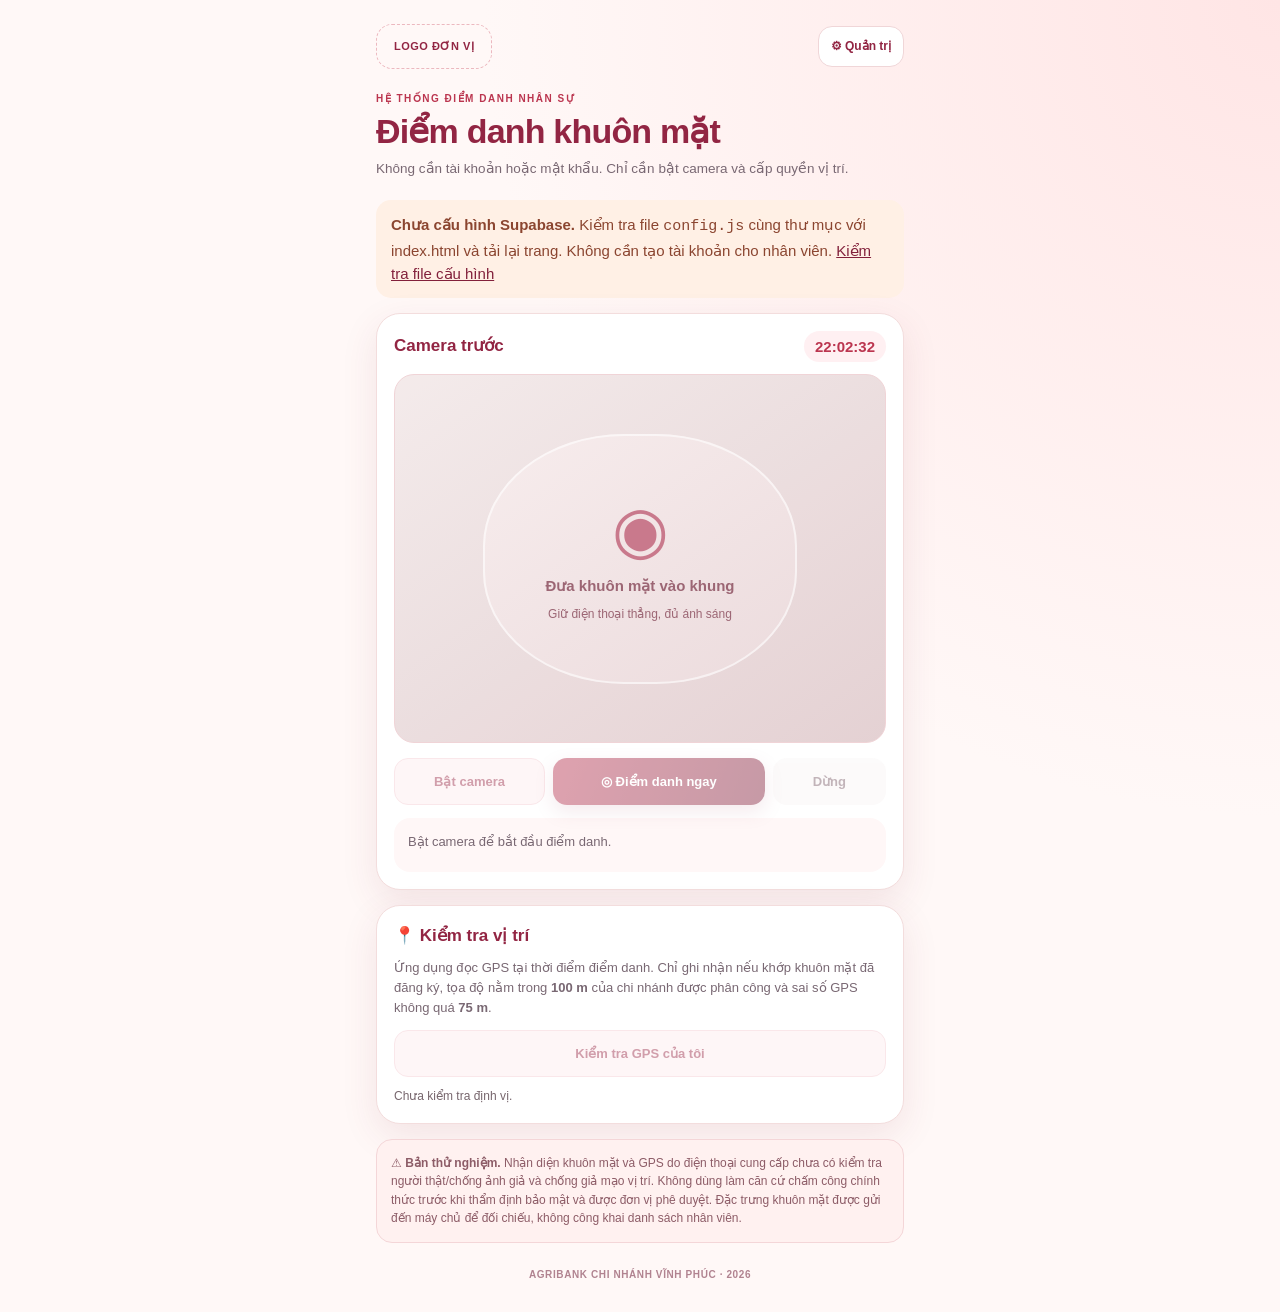
==== commit e04bf030: "Add files via upload" ====
--- a/index.html
+++ b/index.html
@@ -1,39 +1,45 @@
 <!doctype html>
 <html lang="vi">
 <head>
- <meta charset="utf-8"/>
- <meta name="viewport" content="width=device-width,initial-scale=1,viewport-fit=cover"/>
- <meta name="theme-color" content="#e53942"/>
- <meta name="description" content="Ứng dụng điểm danh khuôn mặt đa cấp Agribank Chi nhánh Vĩnh Phúc — bản thử nghiệm tập trung"/>
- <title>Agribank Vĩnh Phúc | Điểm danh tập trung</title>
- <link rel="stylesheet" href="styles.css"/>
+  <meta charset="utf-8">
+  <meta name="viewport" content="width=device-width,initial-scale=1,viewport-fit=cover">
+  <meta name="theme-color" content="#8f2542">
+  <meta name="description" content="Điểm danh khuôn mặt Agribank Chi nhánh Vĩnh Phúc — không cần đăng nhập nhân viên">
+  <title>Điểm danh khuôn mặt | Agribank Vĩnh Phúc</title>
+  <link rel="stylesheet" href="kiosk.css?v=20261126-1">
 </head>
 <body>
-<div id="app" class="app">
- <aside class="sidebar">
-  <div class="brand">
-   <div class="brandframe" aria-label="Logo đơn vị">
-    <img id="brandImage" class="brandimage" alt="Logo nhận diện thương hiệu đã tải lên" hidden />
-    <div id="brandFallback" class="brandfallback"><span class="brandfallback-icon" aria-hidden="true">▧</span><span>LOGO ĐƠN VỊ<br><small>Quản trị viên tải ảnh lên</small></span></div>
-   </div>
-   <button id="menuToggle" class="menu-toggle" type="button" aria-label="Mở menu" aria-expanded="false" aria-controls="menu"><span></span><span></span><span></span></button>
-  </div>
-  <div class="sidecaption">ĐIỂM DANH NHÂN SỰ · 2026</div>
-  <nav id="menu" class="menu"></nav>
-  <div class="sidebottom">HỆ THỐNG QUẢN LÝ TẬP TRUNG<br/><small>CN loại I · CN loại II · Phòng</small></div>
- </aside>
- <div id="mobileBackdrop" class="mobile-backdrop" aria-hidden="true"></div>
- <main class="main">
-  <header class="topbar"><div><div class="pagehint" id="pageHint">HỆ THỐNG ĐIỂM DANH</div><h1 id="pageTitle">Đăng nhập hệ thống</h1></div><div class="userbar"><span id="userIdentity"></span><button class="btn ghost small" id="logoutBtn" hidden>Đăng xuất</button></div></header>
-  <div id="notices"></div>
-  <section id="content" aria-live="polite"></section>
-  <footer class="footer">Bản thử nghiệm · Cần được phê duyệt và kiểm thử an toàn, chống giả mạo trước khi sử dụng dữ liệu sinh trắc học thật.</footer>
+ <main class="shell">
+  <header class="header">
+    <div class="brand" id="brandBox"><div class="brand-placeholder" id="brandPlaceholder">LOGO ĐƠN VỊ</div><img id="brandImg" alt="Logo đơn vị" hidden></div>
+    <a href="admin.html" class="admin-link" aria-label="Đăng nhập quản trị">⚙ Quản trị</a>
+  </header>
+  <div class="eyebrow">HỆ THỐNG ĐIỂM DANH NHÂN SỰ</div>
+  <h1>Điểm danh khuôn mặt</h1>
+  <p class="intro">Không cần tài khoản hoặc mật khẩu. Chỉ cần bật camera và cấp quyền vị trí.</p>
+  <section id="setupWarning" class="warn" hidden></section>
+  <section class="card" id="checkinCard">
+    <div class="card-heading"><strong>Camera trước</strong><span class="clock" id="clock">--:--:--</span></div>
+    <div class="camera">
+      <video id="cameraVideo" muted autoplay playsinline hidden></video>
+      <div id="camPlaceholder" class="placeholder"><div class="face-circle">◉</div><b>Đưa khuôn mặt vào khung</b><span>Giữ điện thoại thẳng, đủ ánh sáng</span></div>
+      <div class="frame"></div>
+    </div>
+    <div class="actions">
+      <button id="startCamera" class="btn secondary">Bật camera</button>
+      <button id="scan" class="btn primary" disabled>◎ Điểm danh ngay</button>
+      <button id="stopCamera" class="btn tertiary" disabled>Dừng</button>
+    </div>
+    <div class="result" id="result" role="status">Bật camera để bắt đầu điểm danh.</div>
+  </section>
+  <section class="card extra"><h2>📍 Kiểm tra vị trí</h2>
+    <p>Ứng dụng đọc GPS tại thời điểm điểm danh. Chỉ ghi nhận nếu khớp khuôn mặt đã đăng ký, tọa độ nằm trong <b>100 m</b> của chi nhánh được phân công và sai số GPS không quá <b>75 m</b>.</p>
+    <button id="testGPS" class="btn secondary full">Kiểm tra GPS của tôi</button><div class="gps-readout" id="gpsReadout">Chưa kiểm tra định vị.</div>
+  </section>
+  <section class="notice">⚠ <b>Bản thử nghiệm.</b> Nhận diện khuôn mặt và GPS do điện thoại cung cấp chưa có kiểm tra người thật/chống ảnh giả và chống giả mạo vị trí. Không dùng làm căn cứ chấm công chính thức trước khi thẩm định bảo mật và được đơn vị phê duyệt. Đặc trưng khuôn mặt được gửi đến máy chủ để đối chiếu, không công khai danh sách nhân viên.</section>
+  <footer>AGRIBANK CHI NHÁNH VĨNH PHÚC · <span id="year"></span></footer>
  </main>
-</div>
-<nav id="bottomNav" class="bottom-nav" aria-label="Điều hướng nhanh"></nav>
-<dialog id="modal"><div id="modalBody"></div></dialog>
-<div id="toasts" aria-live="polite"></div>
-<script src="config.js"></script>
-<script type="module" src="app.js"></script>
+ <script src="config.js?v=20261126-kiosk1"></script>
+ <script src="kiosk.js?v=20261126-1"></script>
 </body>
 </html>
--- a/kiosk.css
+++ b/kiosk.css
@@ -0,0 +1,3 @@
+:root{font-family:ui-sans-serif,-apple-system,BlinkMacSystemFont,"Segoe UI",Arial,sans-serif;color:#472b33;background:#fff8f7;font-size:15px;line-height:1.55;--wine:#922543;--wine2:#bb354f;--rose:#fbebec;--border:#f0d6d8;--muted:#796873}
+*{box-sizing:border-box}body{margin:0;min-height:100vh;background:radial-gradient(ellipse at top right,#ffe5e5,transparent 44%),#fff8f7}.shell{width:min(100%,560px);padding:0 16px 30px;margin:0 auto}.header{display:flex;align-items:center;justify-content:space-between;gap:10px;padding:19px 0 13px}.brand{width:min(220px,63%);min-height:42px;display:flex;align-items:center}.brand img{max-width:100%;max-height:88px;object-fit:contain}.brand-placeholder{font-weight:900;font-size:11px;letter-spacing:.5px;border:1.5px dashed #ecb8bf;padding:13px 17px;border-radius:16px;color:var(--wine)}.admin-link{border:1px solid var(--border);background:white;white-space:nowrap;border-radius:14px;text-decoration:none;color:var(--wine);font-weight:750;font-size:12px;padding:10px 12px}.eyebrow{font-size:10px;font-weight:900;letter-spacing:1.5px;color:var(--wine2);margin:9px 0 4px}h1{font-size:clamp(25px,7vw,34px);color:var(--wine);line-height:1.2;letter-spacing:-.8px;margin:0 0 8px;font-weight:900}.intro{color:var(--muted);font-size:13.5px;margin:0 0 20px}.card{padding:17px;border-radius:24px;background:#fff;border:1px solid #f3dddd;box-shadow:0 12px 36px #8b30431a;margin-bottom:15px}.card-heading{display:flex;justify-content:space-between;align-items:center;gap:10px;margin-bottom:12px}.card-heading strong{font-size:17px;color:var(--wine)}.clock{font-variant-numeric:tabular-nums;color:var(--wine2);font-weight:800;background:#fff0f2;padding:4px 11px;border-radius:40px}.camera{aspect-ratio:3/4;position:relative;border-radius:20px;overflow:hidden;background:linear-gradient(145deg,#faf1f1,#e9d7d9);border:1px solid #f0d4d7}.camera video{width:100%;height:100%;object-fit:cover;transform:scaleX(-1)}.placeholder{height:100%;display:flex;flex-direction:column;align-items:center;justify-content:center;gap:8px;text-align:center;color:#9c6674}.placeholder span{font-size:12px}.face-circle{font-size:65px;color:#c9798c;line-height:1.1}.frame{position:absolute;pointer-events:none;inset:16% 18%;border:2px solid #fff9;border-radius:45%;box-shadow:0 0 0 999px #542a3508}.actions{display:grid;grid-template-columns:1fr 1.25fr .72fr;gap:8px;margin-top:15px}.btn{border:0;border-radius:14px;font-size:13px;font-weight:850;min-height:47px;padding:10px 10px;cursor:pointer;box-shadow:none;touch-action:manipulation}.btn:disabled{opacity:.45;cursor:not-allowed}.primary{background:linear-gradient(110deg,#b8324f,#82203b);color:white;box-shadow:0 7px 18px #9d2b4a33}.secondary{background:#fdecee;color:#9b2946;border:1px solid #f5cbd1}.tertiary{background:#f9f5f5;color:#795a66}.full{width:100%;max-width:100%}.result{border-radius:16px;background:#fff7f7;padding:14px;font-size:13px;color:var(--muted);min-height:54px;margin-top:13px;overflow-wrap:anywhere}.result.ok{background:#eaf8ef;color:#236640}.result.bad{background:#fff0ef;color:#a12238}.result.wait{background:#fff7e6;color:#93672c}.result h3{margin:4px 0;color:inherit}.extra h2{font-size:17px;color:var(--wine);margin:0 0 8px}.extra p{font-size:13px;color:var(--muted);margin:0 0 12px}.gps-readout{font-size:12px;color:#77666d;margin-top:10px}.notice{padding:14px;border:1px solid #f4d6d8;color:#8d5c67;background:#fff1f0;border-radius:16px;font-size:12px}footer{text-align:center;font-size:10px;font-weight:800;color:#b18390;letter-spacing:.6px;margin-top:24px}.warn{border-radius:15px;background:#fff0e5;color:#8b4530;padding:13px 15px;margin:15px 0}.warn a{color:#82203b} [hidden]{display:none!important}@media(min-width:640px){.shell{padding-top:5px}.camera{aspect-ratio:4/3}.actions{grid-template-columns:1fr 1.4fr .75fr}}
+.result{white-space:pre-line}
